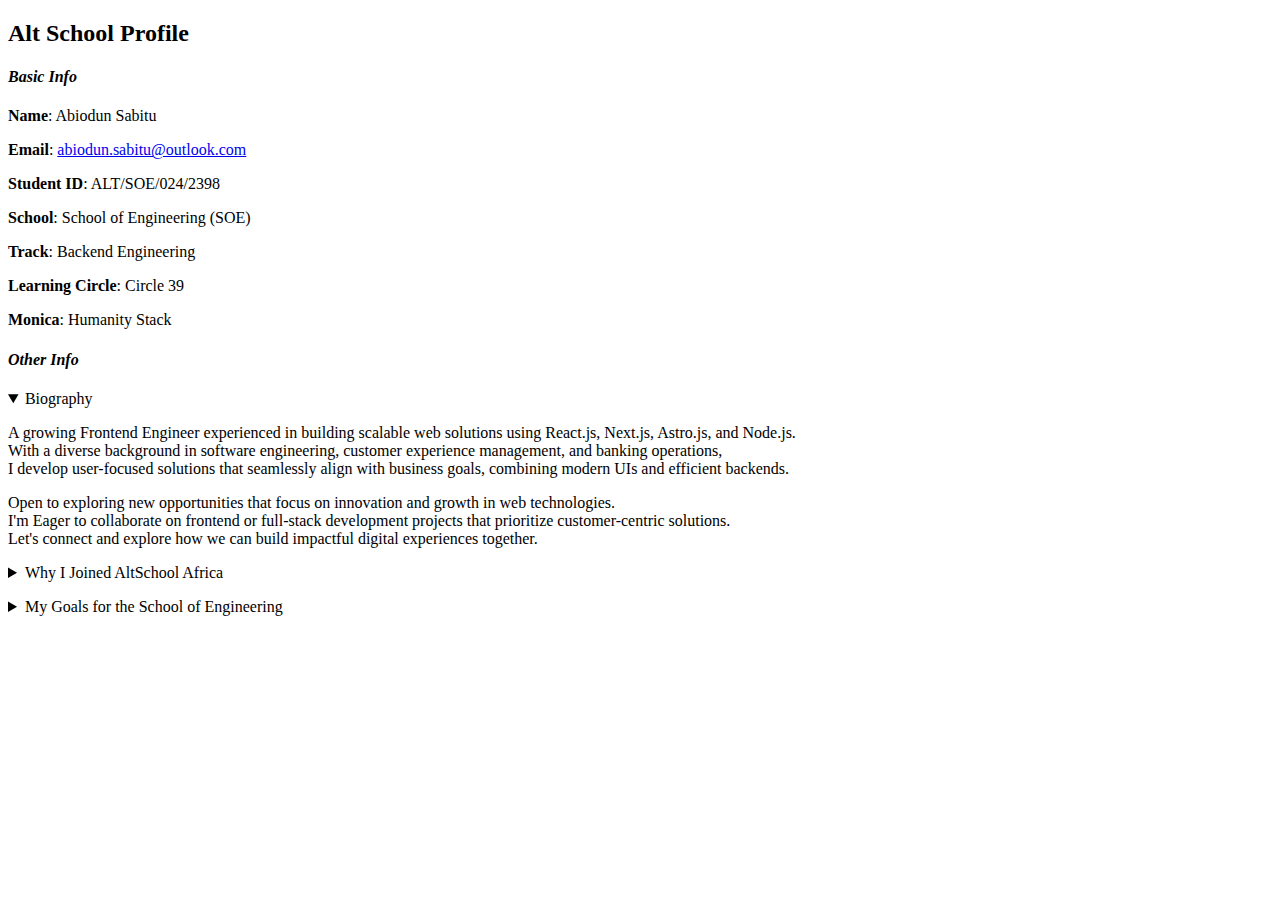
==== index.html @ 66ec0079 "finished assignment 1" ====
<!DOCTYPE html>
<html lang="en">

<head>
	<meta charset="UTF-8" />
	<meta name="viewport" content="width=device-width, initial-scale=1.0" />
	<title>Alt School Profile</title>
</head>

<body>
	<h2 id="top">Alt School Profile</h2>
	<!-- Basic Info -->
	<section>
		<i>
			<h4>Basic Info</h4>
		</i>
		<p><strong>Name</strong>: Abiodun Sabitu</p>
		<p>
			<strong>Email</strong>:
			<a href="mailto:abiodun.sabitu@outlook.com">abiodun.sabitu@outlook.com</a>
		</p>
		<p><strong>Student ID</strong>: ALT/SOE/024/2398</p>
		<p><strong>School</strong>: School of Engineering (SOE)</p>
		<p><strong>Track</strong>: Backend Engineering</p>
		<p><strong>Learning Circle</strong>: Circle 39</p>
		<p><strong>Monica</strong>: Humanity Stack</p>
	</section>
	<!-- Other Info -->
	<section>
		<i>
			<h4>Other Info</h4>
		</i>
		<p>
		<details open name="req">
			<summary>Biography</summary>
			<p>
				A growing Frontend Engineer experienced in building scalable web
				solutions using React.js, Next.js, Astro.js, and Node.js. <br />
				With a diverse background in software engineering, customer
				experience management, and banking operations, <br />I develop
				user-focused solutions that seamlessly align with business goals,
				combining modern UIs and efficient backends. <br />
			<p>
				Open to exploring new opportunities that focus on innovation and
				growth in web technologies. <br />
				I'm Eager to collaborate on frontend or full-stack development
				projects that prioritize customer-centric solutions. <br />Let's
				connect and explore how we can build impactful digital experiences
				together.
			</p>
			</p>
		</details>
		</p>
		<p>
		<details name="req">
			<summary>Why I Joined AltSchool Africa</summary>
			<p>
				Having honed skills in frontend engineering through some level of experience with technologies <br>like
				React.js, Next.js, Astro.js, and Node.js,
				I recognized the importance of building a solid foundation <br> in backend engineering to become a well-rounded
				software engineer.
			</p>
			<p>
				AltSchool Africa's structured curriculum, industry-focused training, and vibrant learning community
				<br> provide an ideal platform to deepen my technical expertise in backend development.
				<br>The school’s emphasis on hands-on projects and mentorship aligns perfectly with my goal of mastering <br>
				scalable and efficient backend systems that complement modern UI solutions.
			</p>
			<p>

				AltSchool Africa represents more than a learning environment; it’s a gateway to a thriving tech <br>
				ecosystem where innovation meets impact. With its reputation for equipping students with real-world <br>
				skills, I joined to bridge the gap between frontend development and backend engineering, <br>
				ensuring I can deliver seamless full-stack solutions.
				<br>The program's tailored approach to learning offers the flexibility and rigor needed to achieve <br>
				excellence in backend engineering while maintaining a learner-centric environment.
				<!-- Fragment ID Feature -->
			<p><strong><a href="#top">View Top</a></strong>
		</details>
		</p>
		<p>
		<details name="req">
			<summary>My Goals for the School of Engineering</summary>
			<p>
				Goals for the School of Engineering
				My primary goal at the School of Engineering is to master backend technologies that enable
				<br>me to build robust,

				scalable, and secure web applications. This includes gaining a deeper understanding of databases, APIs, <br>
				and server-side architectures. By the end of the program, I aim to create end-to-end solutions that <br>
				provide seamless integration between frontend interfaces and backend systems, ensuring a superior user
				experience
			</p>
			<p>
				I also aspire to strengthen my problem-solving abilities by working on collaborative projects that simulate <br>
				real-world challenges. Engaging in these projects will help me develop a portfolio of impactful solutions that
				<br>
				showcase my backend engineering skills. Furthermore, I intend to explore opportunities for mentorship and <br>
				networking within AltSchool’s ecosystem to foster meaningful connections that can propel my career forward.
			</p>
			Lastly, my long-term goal is to contribute to the tech community by sharing knowledge and collaborating on
			initiatives <br>
			that drive innovation and inclusivity in the software development industry. With the skills and experiences gained
			from <br>
			the School of Engineering, I aim to transition into full-stack roles, where I can leverage both frontend and
			backend <br>
			expertise to deliver impactful digital experiences that align with business objectives.
			<!-- Fragment ID Feature -->
			<p><strong><a href="#top">View Top</a></strong>
		</details>
		</p>
		</p>
	</section>
</body>

</html>
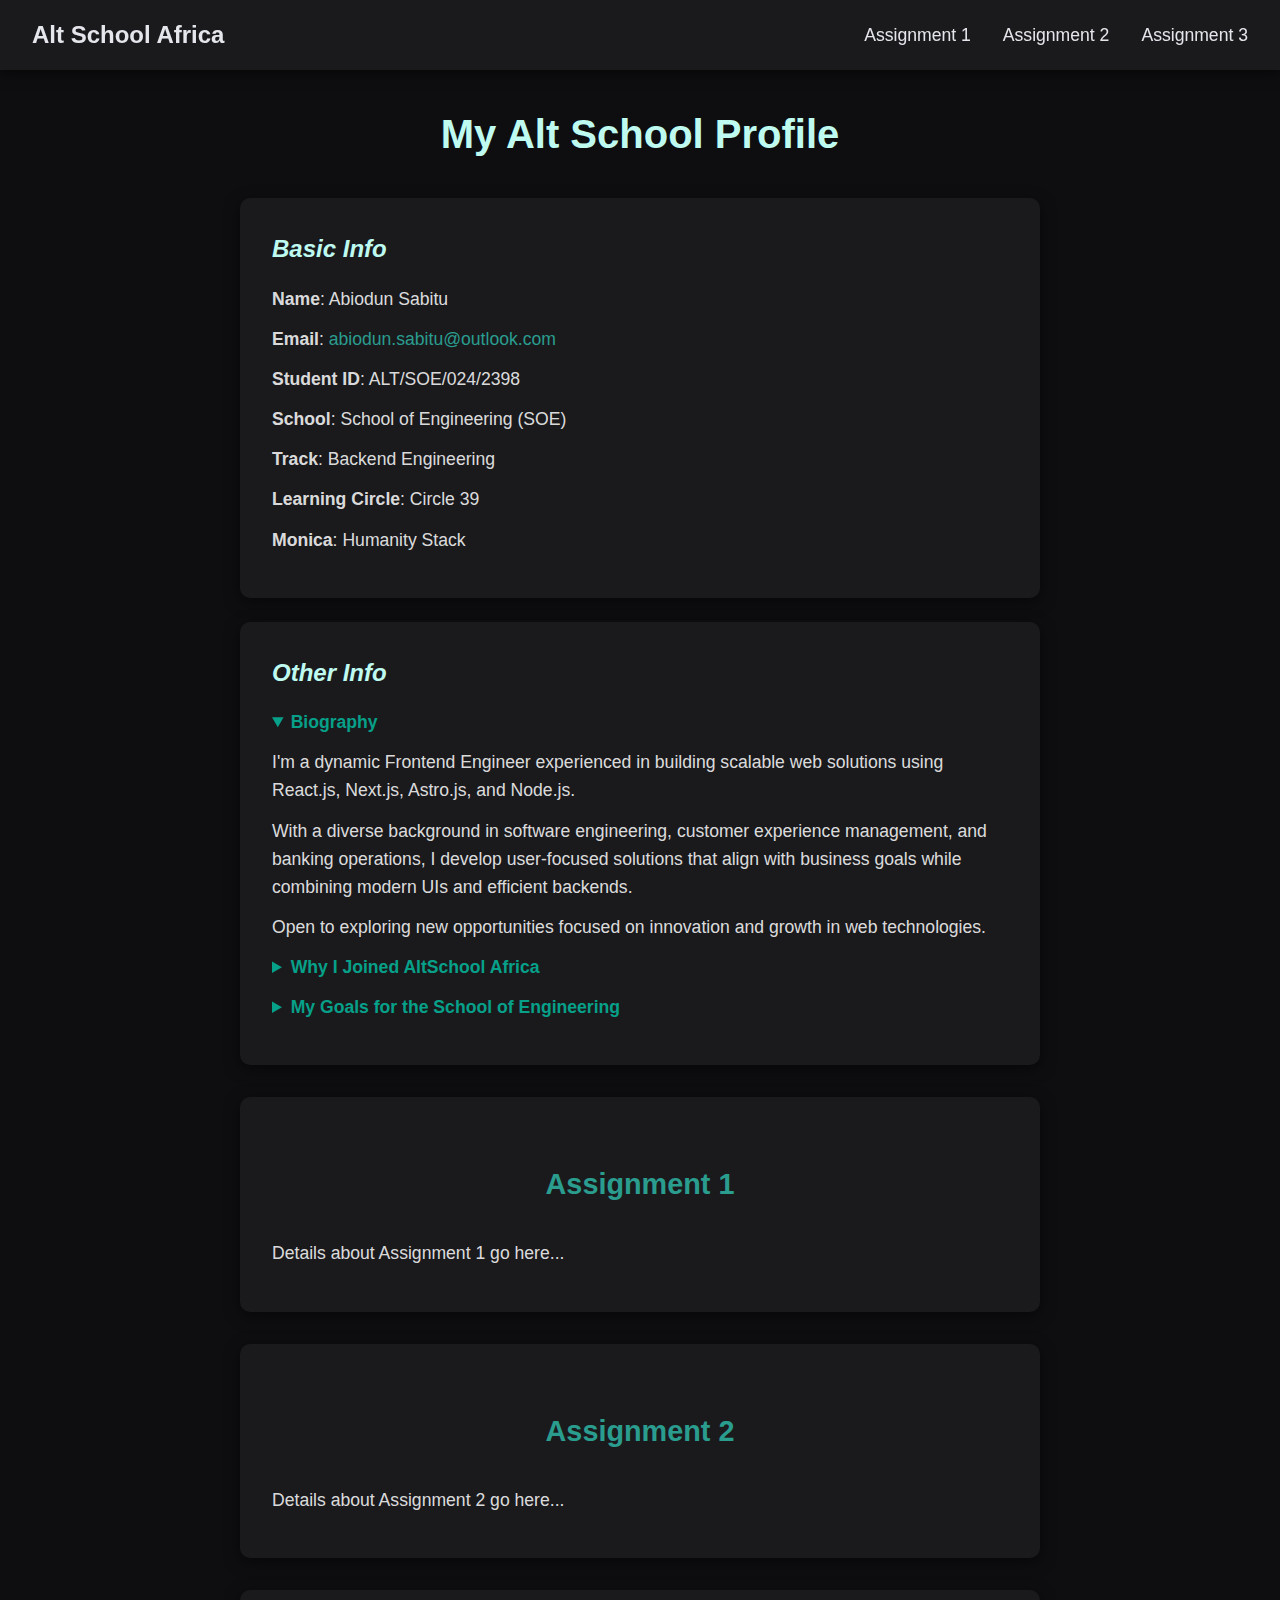
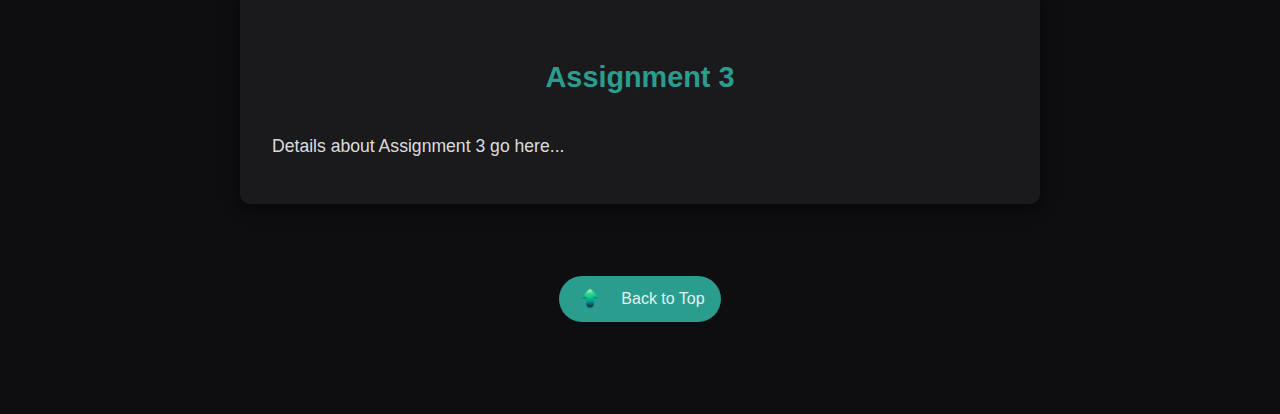
==== commit 579a0dfc: "assignment 1 completed" ====
--- a/index.html
+++ b/index.html
@@ -5,112 +5,121 @@
 	<meta charset="UTF-8" />
 	<meta name="viewport" content="width=device-width, initial-scale=1.0" />
 	<title>Alt School Profile</title>
+	<!-- Linking the CSS file -->
+	<link rel="stylesheet" href="./styles/assignment1.css" />
 </head>
 
-<body>
-	<h2 id="top">Alt School Profile</h2>
-	<!-- Basic Info -->
-	<section>
-		<i>
-			<h4>Basic Info</h4>
-		</i>
-		<p><strong>Name</strong>: Abiodun Sabitu</p>
-		<p>
-			<strong>Email</strong>:
-			<a href="mailto:abiodun.sabitu@outlook.com">abiodun.sabitu@outlook.com</a>
-		</p>
-		<p><strong>Student ID</strong>: ALT/SOE/024/2398</p>
-		<p><strong>School</strong>: School of Engineering (SOE)</p>
-		<p><strong>Track</strong>: Backend Engineering</p>
-		<p><strong>Learning Circle</strong>: Circle 39</p>
-		<p><strong>Monica</strong>: Humanity Stack</p>
-	</section>
-	<!-- Other Info -->
-	<section>
-		<i>
-			<h4>Other Info</h4>
-		</i>
-		<p>
-		<details open name="req">
-			<summary>Biography</summary>
-			<p>
-				A growing Frontend Engineer experienced in building scalable web
-				solutions using React.js, Next.js, Astro.js, and Node.js. <br />
-				With a diverse background in software engineering, customer
-				experience management, and banking operations, <br />I develop
-				user-focused solutions that seamlessly align with business goals,
-				combining modern UIs and efficient backends. <br />
-			<p>
-				Open to exploring new opportunities that focus on innovation and
-				growth in web technologies. <br />
-				I'm Eager to collaborate on frontend or full-stack development
-				projects that prioritize customer-centric solutions. <br />Let's
-				connect and explore how we can build impactful digital experiences
-				together.
-			</p>
-			</p>
-		</details>
-		</p>
-		<p>
-		<details name="req">
-			<summary>Why I Joined AltSchool Africa</summary>
-			<p>
-				Having honed skills in frontend engineering through some level of experience with technologies <br>like
-				React.js, Next.js, Astro.js, and Node.js,
-				I recognized the importance of building a solid foundation <br> in backend engineering to become a well-rounded
-				software engineer.
-			</p>
-			<p>
-				AltSchool Africa's structured curriculum, industry-focused training, and vibrant learning community
-				<br> provide an ideal platform to deepen my technical expertise in backend development.
-				<br>The school’s emphasis on hands-on projects and mentorship aligns perfectly with my goal of mastering <br>
-				scalable and efficient backend systems that complement modern UI solutions.
-			</p>
-			<p>
+<body id="top">
+	<!-- Stylish Navbar -->
+	<nav class="navbar">
+		<div class="logo">Alt School Africa</div>
 
-				AltSchool Africa represents more than a learning environment; it’s a gateway to a thriving tech <br>
-				ecosystem where innovation meets impact. With its reputation for equipping students with real-world <br>
-				skills, I joined to bridge the gap between frontend development and backend engineering, <br>
-				ensuring I can deliver seamless full-stack solutions.
-				<br>The program's tailored approach to learning offers the flexibility and rigor needed to achieve <br>
-				excellence in backend engineering while maintaining a learner-centric environment.
-				<!-- Fragment ID Feature -->
-			<p><strong><a href="#top">View Top</a></strong>
-		</details>
-		</p>
-		<p>
-		<details name="req">
-			<summary>My Goals for the School of Engineering</summary>
-			<p>
-				Goals for the School of Engineering
-				My primary goal at the School of Engineering is to master backend technologies that enable
-				<br>me to build robust,
+		<!-- Hamburger Menu Toggle (Checkbox) -->
+		<input type="checkbox" id="menuToggle" />
+		<label for="menuToggle" class="menu-icon">
+			<span></span>
+			<span></span>
+			<span></span>
+		</label>
 
-				scalable, and secure web applications. This includes gaining a deeper understanding of databases, APIs, <br>
-				and server-side architectures. By the end of the program, I aim to create end-to-end solutions that <br>
-				provide seamless integration between frontend interfaces and backend systems, ensuring a superior user
-				experience
-			</p>
-			<p>
-				I also aspire to strengthen my problem-solving abilities by working on collaborative projects that simulate <br>
-				real-world challenges. Engaging in these projects will help me develop a portfolio of impactful solutions that
-				<br>
-				showcase my backend engineering skills. Furthermore, I intend to explore opportunities for mentorship and <br>
-				networking within AltSchool’s ecosystem to foster meaningful connections that can propel my career forward.
-			</p>
-			Lastly, my long-term goal is to contribute to the tech community by sharing knowledge and collaborating on
-			initiatives <br>
-			that drive innovation and inclusivity in the software development industry. With the skills and experiences gained
-			from <br>
-			the School of Engineering, I aim to transition into full-stack roles, where I can leverage both frontend and
-			backend <br>
-			expertise to deliver impactful digital experiences that align with business objectives.
-			<!-- Fragment ID Feature -->
-			<p><strong><a href="#top">View Top</a></strong>
-		</details>
-		</p>
-		</p>
-	</section>
+		<!--  Navigation Links -->
+		<ul class="nav-links">
+			<li><a href="#assignment1" onclick="document.getElementById('menuToggle').checked = false;">Assignment 1</a></li>
+			<li><a href="#assignment2" onclick="document.getElementById('menuToggle').checked = false;">Assignment 2</a></li>
+			<li><a href="#assignment3" onclick="document.getElementById('menuToggle').checked = false;">Assignment 3</a></li>
+		</ul>
+
+		<!-- Invisible overlay to close the menu -->
+		<label for="menuToggle" class="overlay"></label>
+	</nav>
+	<main>
+		<h2>My Alt School Profile</h2>
+
+		<!-- Basic Info Section -->
+		<section>
+			<i>
+				<h4>Basic Info</h4>
+			</i>
+			<p><strong>Name</strong>: Abiodun Sabitu</p>
+			<p><strong>Email</strong>: <a href="mailto:abiodun.sabitu@outlook.com">abiodun.sabitu@outlook.com</a></p>
+			<p><strong>Student ID</strong>: ALT/SOE/024/2398</p>
+			<p><strong>School</strong>: School of Engineering (SOE)</p>
+			<p><strong>Track</strong>: Backend Engineering</p>
+			<p><strong>Learning Circle</strong>: Circle 39</p>
+			<p><strong>Monica</strong>: Humanity Stack</p>
+		</section>
+
+		<!-- 🔍 Other Info Section -->
+		<section>
+			<i>
+				<h4>Other Info</h4>
+			</i>
+			<details open name="req">
+				<summary>Biography</summary>
+				<p>
+					I'm a dynamic Frontend Engineer experienced in building scalable web solutions using React.js, Next.js,
+					Astro.js, and Node.js.
+				</p>
+				<p>
+					With a diverse background in software engineering, customer experience management, and banking operations, I
+					develop user-focused solutions that align with business goals while combining modern UIs and efficient
+					backends.
+				</p>
+				<p>
+					Open to exploring new opportunities focused on innovation and growth in web technologies.
+				</p>
+			</details>
+
+			<details name="req">
+				<summary>Why I Joined AltSchool Africa</summary>
+				<p>
+					Having honed skills in frontend engineering with technologies like React.js, Next.js, Astro.js, and Node.js,
+					I recognized the importance of building a solid foundation in backend engineering to become a well-rounded
+					software engineer.
+				</p>
+				<p>
+					AltSchool Africa's structured curriculum, industry-focused training, and vibrant learning community provide an
+					ideal platform to deepen my technical expertise.
+				</p>
+			</details>
+
+			<details name="req">
+				<summary>My Goals for the School of Engineering</summary>
+				<p>
+					My primary goal is to master backend technologies to build robust, scalable, and secure web applications.
+				</p>
+				<p>
+					I also aim to strengthen my problem-solving abilities by working on collaborative projects simulating
+					real-world
+					challenges.
+				</p>
+			</details>
+		</section>
+
+		<!-- Assignments Section -->
+		<section id="assignment1">
+			<h2>Assignment 1</h2>
+			<p>Details about Assignment 1 go here...</p>
+		</section>
+
+		<section id="assignment2">
+			<h2>Assignment 2</h2>
+			<p>Details about Assignment 2 go here...</p>
+		</section>
+
+		<section id="assignment3">
+			<h2>Assignment 3</h2>
+			<p>Details about Assignment 3 go here...</p>
+		</section>
+
+		<!--  Back to Top Button -->
+		<div class="btn_wrapper">
+			<a href="#top" id="backToTop">
+				<img src="./assets/back_to-top.png" alt="Back to Top" class="back-to-top-img" />
+				<span class="back-to-top-text">Back to Top</span>
+			</a>
+		</div>
+	</main>
 </body>
 
 </html>--- a/styles/assignment1.css
+++ b/styles/assignment1.css
@@ -0,0 +1,271 @@
+/* Reset & Base Styles */
+* {
+  margin: 0;
+  padding: 0;
+  box-sizing: border-box;
+}
+
+/* System font stack for better performance */
+body {
+  font-family: -apple-system, BlinkMacSystemFont, "Segoe UI", Roboto,
+    "Helvetica Neue", Arial, sans-serif;
+  background: #0e0e10; /* Deep Black Background */
+  color: rgba(245, 245, 245, 0.9); /* Light Gray Text */
+  line-height: 1.6;
+  padding-bottom: 3rem;
+  font-size: clamp(1rem, 2.5vw, 1.2rem);
+}
+
+main {
+  padding: 0 1.2rem 0 1.2rem;
+}
+
+/* Navbar Styles */
+.navbar {
+  display: flex;
+  align-items: center;
+  justify-content: space-between;
+  /* background: #1a1a1d; */
+  background: #1a1a1d; /* Charcoal Black */
+  color: rgba(245, 245, 245, 0.9);
+  padding: 1rem 2rem;
+  position: sticky;
+  top: 0;
+  z-index: 1000;
+  box-shadow: 0 4px 12px rgba(0, 0, 0, 0.5);
+}
+
+.navbar .logo {
+  font-size: clamp(1.2rem, 3vw, 1.5rem);
+  font-weight: 700;
+  color: #e4e6eb;
+}
+
+/* Hamburger Menu Toggle */
+#menuToggle {
+  display: none;
+}
+
+.menu-icon {
+  display: none;
+  flex-direction: column;
+  cursor: pointer;
+}
+
+.menu-icon span {
+  background: #e4e6eb;
+  border-radius: 2px;
+  display: block;
+  height: 3px;
+  margin: 4px;
+  width: 25px;
+  transition: all 0.3s ease;
+}
+
+/* Navbar Links - Desktop View */
+.nav-links {
+  list-style: none;
+  display: flex;
+  gap: 2rem;
+  margin-left: auto;
+  align-items: left;
+}
+
+.nav-links li a {
+  color: #e4e6eb;
+  text-decoration: none;
+  font-weight: 500;
+  transition: color 0.3s ease;
+  margin-top: 200px;
+}
+
+.nav-links li a:hover {
+  color: #2a9d8f; /* Teal Accent on Hover */
+}
+
+/* Responsive Menu for Mobile */
+/* Responsive Menu for Mobile */
+@media (max-width: 768px) {
+  .menu-icon {
+    display: flex;
+  }
+
+  .nav-links {
+    position: fixed;
+    top: 50px;
+    right: -100%;
+    width: 65%;
+    height: 100vh;
+    background: #1a1a1d;
+    flex-direction: column;
+    gap: 1.5rem;
+    padding: 5rem 2rem;
+    transition: right 0.3s ease-in-out;
+    z-index: 1001; /* Higher than overlay */
+  }
+
+  #menuToggle:checked ~ .nav-links {
+    right: 0;
+  }
+
+  .nav-links li a {
+    font-size: 1.2rem;
+    z-index: 1002; /* Ensure it's above overlay */
+    margin-right: 50;
+  }
+
+  .nav-links li a:active {
+    color: #2a9d8f;
+  }
+
+  /* Invisible Overlay for Closing Menu */
+  .overlay {
+    display: none;
+  }
+
+  #menuToggle:checked ~ .overlay {
+    display: block;
+    position: fixed;
+    top: 0;
+    left: 0;
+    width: 100vw;
+    height: 100vh;
+    background: transparent;
+    z-index: 1000; /* Behind the menu */
+    pointer-events: auto;
+  }
+}
+
+/* Headings */
+h2 {
+  text-align: center;
+  margin: 2rem 0;
+  font-size: clamp(1.5rem, 5vw, 2.5rem);
+  color: #bffaf1;
+}
+
+/* Section Styling */
+section {
+  max-width: 800px;
+  margin: 1.5rem auto;
+  background: #1a1a1d; /* Section Background */
+  padding: 2rem;
+  border-radius: 10px;
+  box-shadow: 0 4px 15px rgba(0, 0, 0, 0.5);
+  transition: transform 0.3s ease;
+}
+
+section:hover {
+  transform: translateY(-8px);
+}
+
+/* Section Titles */
+section i h4 {
+  margin-bottom: 1rem;
+  color: #bffaf1;
+  font-size: clamp(1rem, 2vw, 1.5rem);
+}
+
+/* Links, Paragraphs, and Details */
+p,
+a,
+details {
+  font-size: clamp(1rem, 2.5vw, 1.1rem);
+  margin: 0.75rem 0;
+}
+
+a {
+  color: #2a9d8f;
+  text-decoration: none;
+}
+
+a:hover {
+  text-decoration: underline;
+  color: #2a9d8f;
+}
+
+/* Details */
+summary {
+  cursor: pointer;
+  font-weight: 600;
+  color: #07a089;
+}
+
+details[open] summary {
+  color: #07a089;
+}
+
+/* Back to Top Button */
+a[href="#top"] {
+  display: inline-flex;
+  align-items: center;
+  justify-content: center;
+  margin-top: 1rem;
+  padding: 0.5rem 1rem;
+  background: #2a9d8f;
+  color: rgba(255, 255, 255, 0.9);
+  border-radius: 50px;
+  transition: background 0.3s ease-in-out, transform 0.2s;
+}
+
+a[href="#top"] img {
+  margin-right: 0.5rem;
+}
+
+a[href="#top"]:hover {
+  background: #1f7568;
+  transform: translateY(-2px);
+}
+
+/* Assignments Section */
+#assignment1,
+#assignment2,
+#assignment3 {
+  margin-top: 2rem;
+}
+
+#assignment1 h2,
+#assignment2 h2,
+#assignment3 h2 {
+  font-size: clamp(1.2rem, 3vw, 1.8rem);
+  color: #2a9d8f;
+}
+
+/* Center the Back-to-Top Button */
+.btn_wrapper {
+  display: flex;
+  justify-content: center;
+  align-items: center;
+  padding: 2rem 0;
+}
+
+/* Back to Top Button Styles */
+#backToTop {
+  display: inline-flex;
+  align-items: center;
+  gap: 0.5rem; /* Space between image and text */
+  padding: 0.5rem 1rem;
+  background: #2a9d8f;
+  color: rgba(255, 255, 255, 0.9);
+  border-radius: 50px;
+  text-decoration: none;
+  transition: background 0.3s ease-in-out, transform 0.2s;
+}
+
+/* Image Styling */
+.back-to-top-img {
+  width: 30px;
+  height: 30px;
+}
+
+/* Text Styling */
+.back-to-top-text {
+  font-size: 1rem;
+  font-weight: 500;
+}
+
+/* Hover Effects */
+#backToTop:hover {
+  background: #1f7568;
+  transform: translateY(-2px);
+}
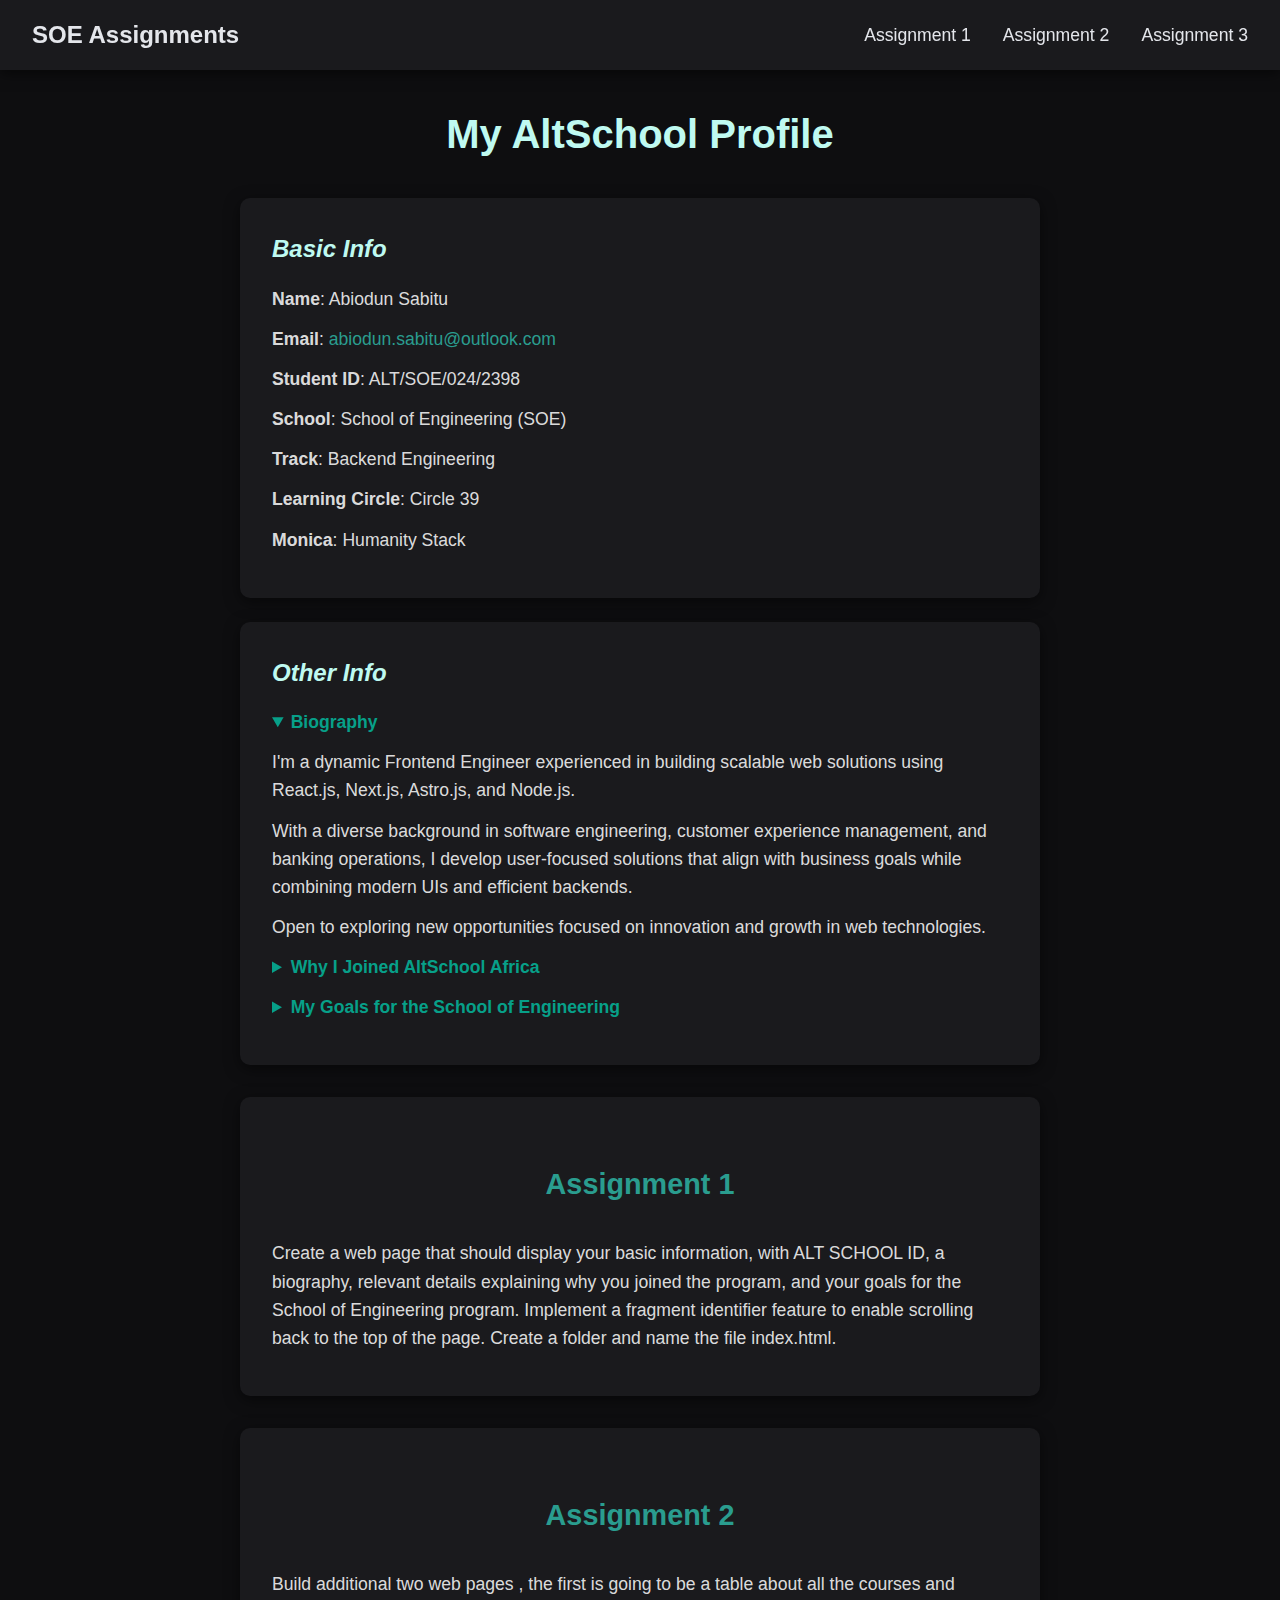
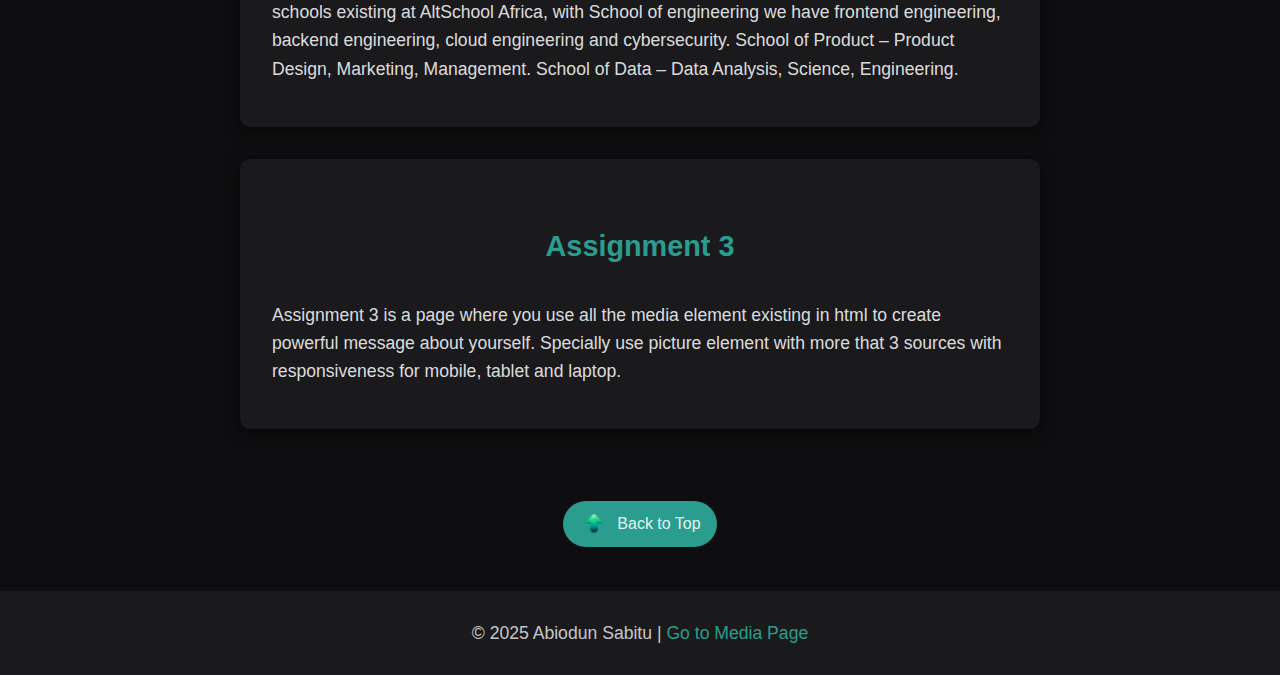
==== commit ec5f6dc3: "complete asignment 2 and 3" ====
--- a/index.html
+++ b/index.html
@@ -6,13 +6,15 @@
 	<meta name="viewport" content="width=device-width, initial-scale=1.0" />
 	<title>Alt School Profile</title>
 	<!-- Linking the CSS file -->
+	<link rel="stylesheet" href="./styles/navbar.css" />
 	<link rel="stylesheet" href="./styles/assignment1.css" />
+	<link rel="stylesheet" href="./styles/footer.css" />
 </head>
 
 <body id="top">
 	<!-- Stylish Navbar -->
 	<nav class="navbar">
-		<div class="logo">Alt School Africa</div>
+		<div class="logo">SOE Assignments</div>
 
 		<!-- Hamburger Menu Toggle (Checkbox) -->
 		<input type="checkbox" id="menuToggle" />
@@ -24,16 +26,17 @@
 
 		<!--  Navigation Links -->
 		<ul class="nav-links">
-			<li><a href="#assignment1" onclick="document.getElementById('menuToggle').checked = false;">Assignment 1</a></li>
-			<li><a href="#assignment2" onclick="document.getElementById('menuToggle').checked = false;">Assignment 2</a></li>
-			<li><a href="#assignment3" onclick="document.getElementById('menuToggle').checked = false;">Assignment 3</a></li>
+			<li><a href="#assignment1">Assignment 1</a></li>
+			<li><a href="./assignment2.html">Assignment 2</a>
+			</li>
+			<li><a href="./assignment3.html">Assignment 3</a></li>
 		</ul>
 
 		<!-- Invisible overlay to close the menu -->
 		<label for="menuToggle" class="overlay"></label>
 	</nav>
 	<main>
-		<h2>My Alt School Profile</h2>
+		<h2>My AltSchool Profile</h2>
 
 		<!-- Basic Info Section -->
 		<section>
@@ -99,17 +102,28 @@
 		<!-- Assignments Section -->
 		<section id="assignment1">
 			<h2>Assignment 1</h2>
-			<p>Details about Assignment 1 go here...</p>
+			<p>Create a web page that should display your basic information, with ALT SCHOOL ID, a biography, relevant details
+				explaining why you joined the program, and your goals for the School of Engineering program. Implement a
+				fragment
+				identifier feature to enable scrolling back to the top of the page. Create a folder and name the file
+				index.html.</p>
 		</section>
 
 		<section id="assignment2">
 			<h2>Assignment 2</h2>
-			<p>Details about Assignment 2 go here...</p>
+			<p>Build additional two web pages , the first is going to be a table about all the courses and schools existing at
+				AltSchool Africa, with School of engineering we have frontend engineering, backend engineering, cloud
+				engineering and
+				cybersecurity. School of Product – Product Design, Marketing, Management. School of Data – Data Analysis,
+				Science,
+				Engineering.</p>
 		</section>
 
 		<section id="assignment3">
 			<h2>Assignment 3</h2>
-			<p>Details about Assignment 3 go here...</p>
+			<p>Assignment 3 is a page where you use all the media element existing in html to create powerful message about
+				yourself.
+				Specially use picture element with more that 3 sources with responsiveness for mobile, tablet and laptop.</p>
 		</section>
 
 		<!--  Back to Top Button -->
@@ -120,6 +134,9 @@
 			</a>
 		</div>
 	</main>
+	<footer>
+		<p>© 2025 Abiodun Sabitu | <a href="assignment3.html">Go to Media Page</a></p>
+	</footer>
 </body>
 
 </html>--- a/styles/navbar.css
+++ b/styles/navbar.css
@@ -0,0 +1,115 @@
+/* Navbar Styles */
+.navbar {
+  display: flex;
+  align-items: center;
+  justify-content: space-between;
+  /* background: #1a1a1d; */
+  background: #1a1a1d; /* Charcoal Black */
+  color: rgba(245, 245, 245, 0.9);
+  padding: 1rem 2rem;
+  position: sticky;
+  top: 0;
+  z-index: 1000;
+  box-shadow: 0 4px 12px rgba(0, 0, 0, 0.5);
+}
+
+.navbar .logo {
+  font-size: clamp(1.2rem, 3vw, 1.5rem);
+  font-weight: 700;
+  color: #e4e6eb;
+}
+
+/* Hamburger Menu Toggle */
+#menuToggle {
+  display: none;
+}
+
+.menu-icon {
+  display: none;
+  flex-direction: column;
+  cursor: pointer;
+}
+
+.menu-icon span {
+  background: #e4e6eb;
+  border-radius: 2px;
+  display: block;
+  height: 3px;
+  margin: 4px;
+  width: 25px;
+  transition: all 0.3s ease;
+}
+
+/* Navbar Links - Desktop View */
+.nav-links {
+  list-style: none;
+  display: flex;
+  gap: 2rem;
+  margin-left: auto;
+  text-align: left;
+}
+
+.nav-links li a {
+  color: #e4e6eb;
+  text-decoration: none;
+  font-weight: 500;
+  transition: color 0.3s ease;
+  margin-top: 200px;
+}
+
+.nav-links li a:hover {
+  color: #2a9d8f; /* Teal Accent on Hover */
+}
+
+/* Responsive Menu for Mobile */
+/* Responsive Menu for Mobile */
+@media (max-width: 768px) {
+  .menu-icon {
+    display: flex;
+  }
+
+  .nav-links {
+    position: fixed;
+    top: 50px;
+    right: -100%;
+    width: 65%;
+    height: 100vh;
+    background: #1a1a1d;
+    flex-direction: column;
+    gap: 1.5rem;
+    padding: 5rem 2rem;
+    transition: right 0.3s ease-in-out;
+    z-index: 1001; /* Higher than overlay */
+  }
+
+  #menuToggle:checked ~ .nav-links {
+    right: 0;
+  }
+
+  .nav-links li a {
+    font-size: 1.2rem;
+    z-index: 1002; /* Ensure it's above overlay */
+    margin-right: 50;
+  }
+
+  .nav-links li a:active {
+    color: #2a9d8f;
+  }
+
+  /* Invisible Overlay for Closing Menu */
+  .overlay {
+    display: none;
+  }
+
+  #menuToggle:checked ~ .overlay {
+    display: block;
+    position: fixed;
+    top: 0;
+    left: 0;
+    width: 100vw;
+    height: 100vh;
+    background: transparent;
+    z-index: 1000; /* Behind the menu */
+    pointer-events: auto;
+  }
+}
--- a/styles/assignment1.css
+++ b/styles/assignment1.css
@@ -12,128 +12,11 @@
   background: #0e0e10; /* Deep Black Background */
   color: rgba(245, 245, 245, 0.9); /* Light Gray Text */
   line-height: 1.6;
-  padding-bottom: 3rem;
   font-size: clamp(1rem, 2.5vw, 1.2rem);
 }
 
 main {
   padding: 0 1.2rem 0 1.2rem;
-}
-
-/* Navbar Styles */
-.navbar {
-  display: flex;
-  align-items: center;
-  justify-content: space-between;
-  /* background: #1a1a1d; */
-  background: #1a1a1d; /* Charcoal Black */
-  color: rgba(245, 245, 245, 0.9);
-  padding: 1rem 2rem;
-  position: sticky;
-  top: 0;
-  z-index: 1000;
-  box-shadow: 0 4px 12px rgba(0, 0, 0, 0.5);
-}
-
-.navbar .logo {
-  font-size: clamp(1.2rem, 3vw, 1.5rem);
-  font-weight: 700;
-  color: #e4e6eb;
-}
-
-/* Hamburger Menu Toggle */
-#menuToggle {
-  display: none;
-}
-
-.menu-icon {
-  display: none;
-  flex-direction: column;
-  cursor: pointer;
-}
-
-.menu-icon span {
-  background: #e4e6eb;
-  border-radius: 2px;
-  display: block;
-  height: 3px;
-  margin: 4px;
-  width: 25px;
-  transition: all 0.3s ease;
-}
-
-/* Navbar Links - Desktop View */
-.nav-links {
-  list-style: none;
-  display: flex;
-  gap: 2rem;
-  margin-left: auto;
-  align-items: left;
-}
-
-.nav-links li a {
-  color: #e4e6eb;
-  text-decoration: none;
-  font-weight: 500;
-  transition: color 0.3s ease;
-  margin-top: 200px;
-}
-
-.nav-links li a:hover {
-  color: #2a9d8f; /* Teal Accent on Hover */
-}
-
-/* Responsive Menu for Mobile */
-/* Responsive Menu for Mobile */
-@media (max-width: 768px) {
-  .menu-icon {
-    display: flex;
-  }
-
-  .nav-links {
-    position: fixed;
-    top: 50px;
-    right: -100%;
-    width: 65%;
-    height: 100vh;
-    background: #1a1a1d;
-    flex-direction: column;
-    gap: 1.5rem;
-    padding: 5rem 2rem;
-    transition: right 0.3s ease-in-out;
-    z-index: 1001; /* Higher than overlay */
-  }
-
-  #menuToggle:checked ~ .nav-links {
-    right: 0;
-  }
-
-  .nav-links li a {
-    font-size: 1.2rem;
-    z-index: 1002; /* Ensure it's above overlay */
-    margin-right: 50;
-  }
-
-  .nav-links li a:active {
-    color: #2a9d8f;
-  }
-
-  /* Invisible Overlay for Closing Menu */
-  .overlay {
-    display: none;
-  }
-
-  #menuToggle:checked ~ .overlay {
-    display: block;
-    position: fixed;
-    top: 0;
-    left: 0;
-    width: 100vw;
-    height: 100vh;
-    background: transparent;
-    z-index: 1000; /* Behind the menu */
-    pointer-events: auto;
-  }
 }
 
 /* Headings */
@@ -243,7 +126,6 @@
 #backToTop {
   display: inline-flex;
   align-items: center;
-  gap: 0.5rem; /* Space between image and text */
   padding: 0.5rem 1rem;
   background: #2a9d8f;
   color: rgba(255, 255, 255, 0.9);
--- a/styles/footer.css
+++ b/styles/footer.css
@@ -0,0 +1,17 @@
+/* Sticky Footer */
+footer {
+  margin-top: auto;
+  padding: 1rem;
+  background: #1a1a1d;
+  color: rgba(245, 245, 245, 0.8);
+  text-align: center;
+}
+
+footer a {
+  color: #2a9d8f;
+  text-decoration: none;
+}
+
+footer a:hover {
+  text-decoration: underline;
+}
